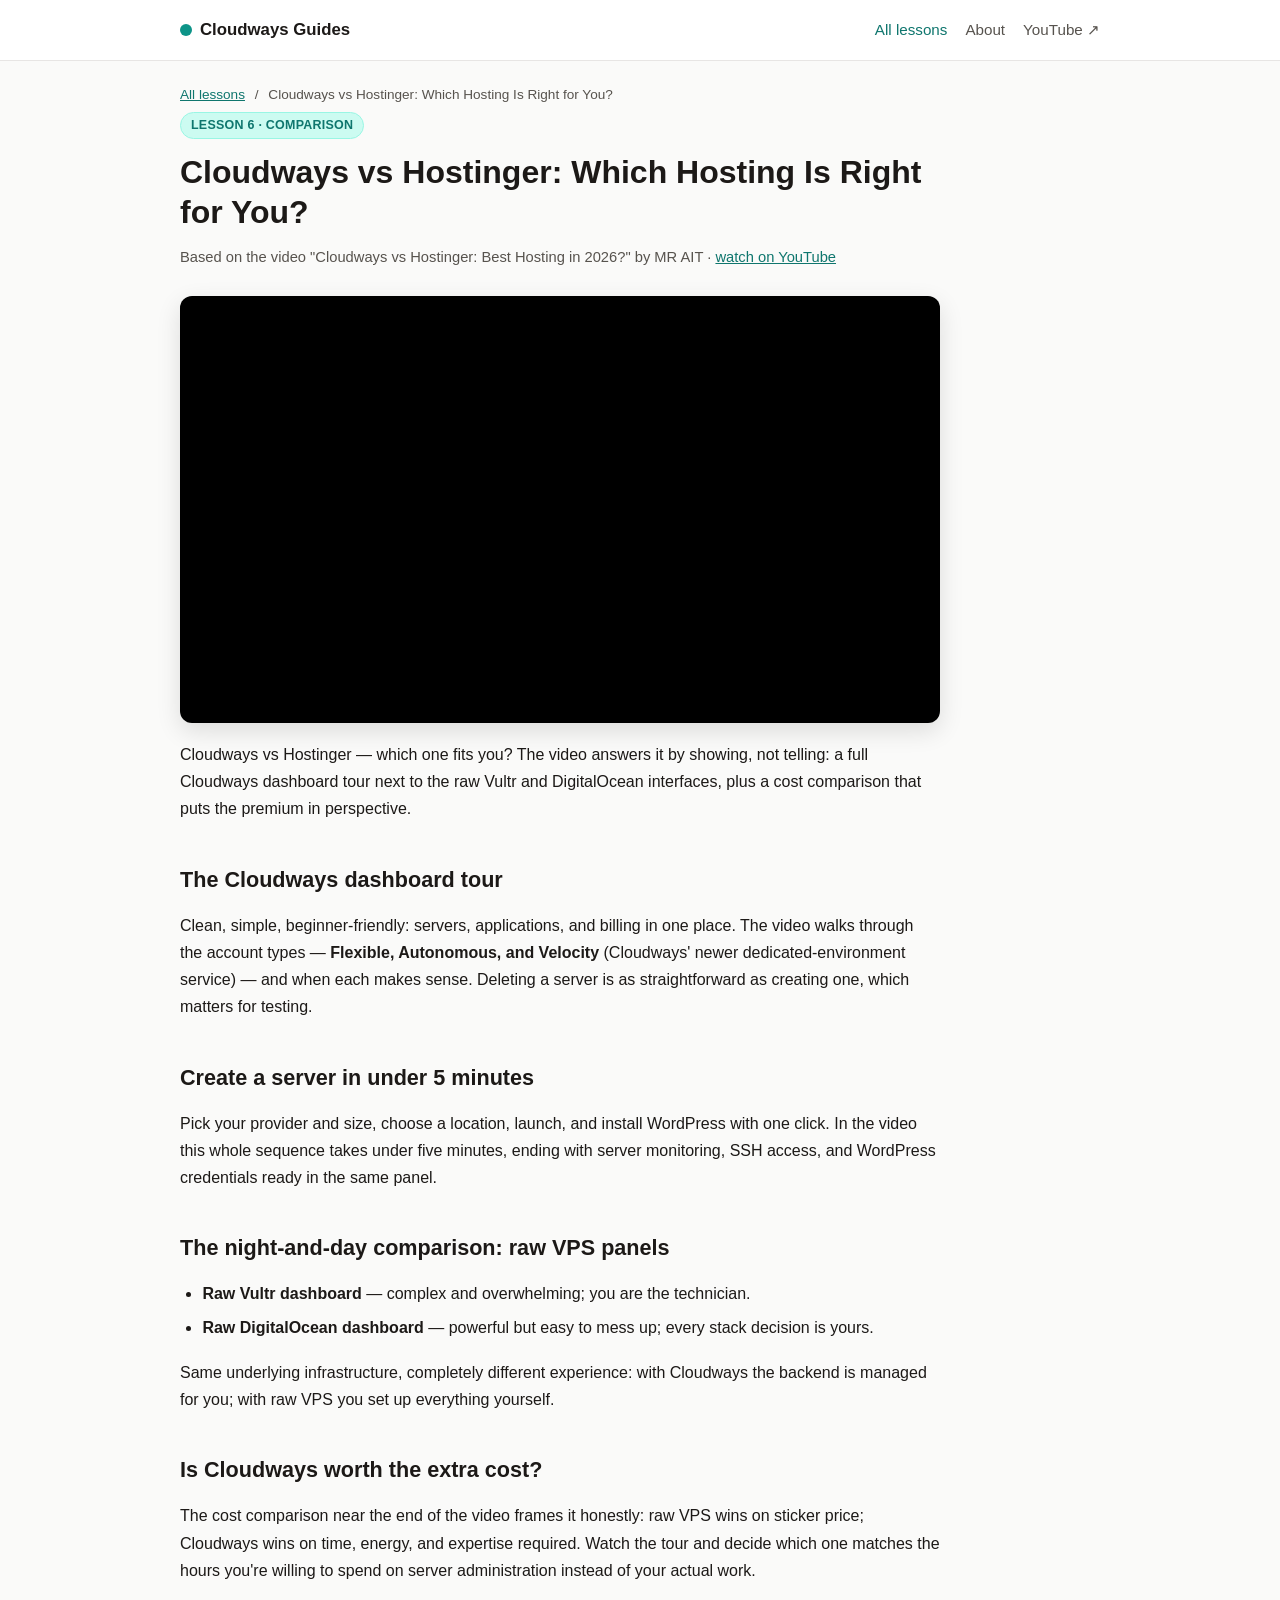
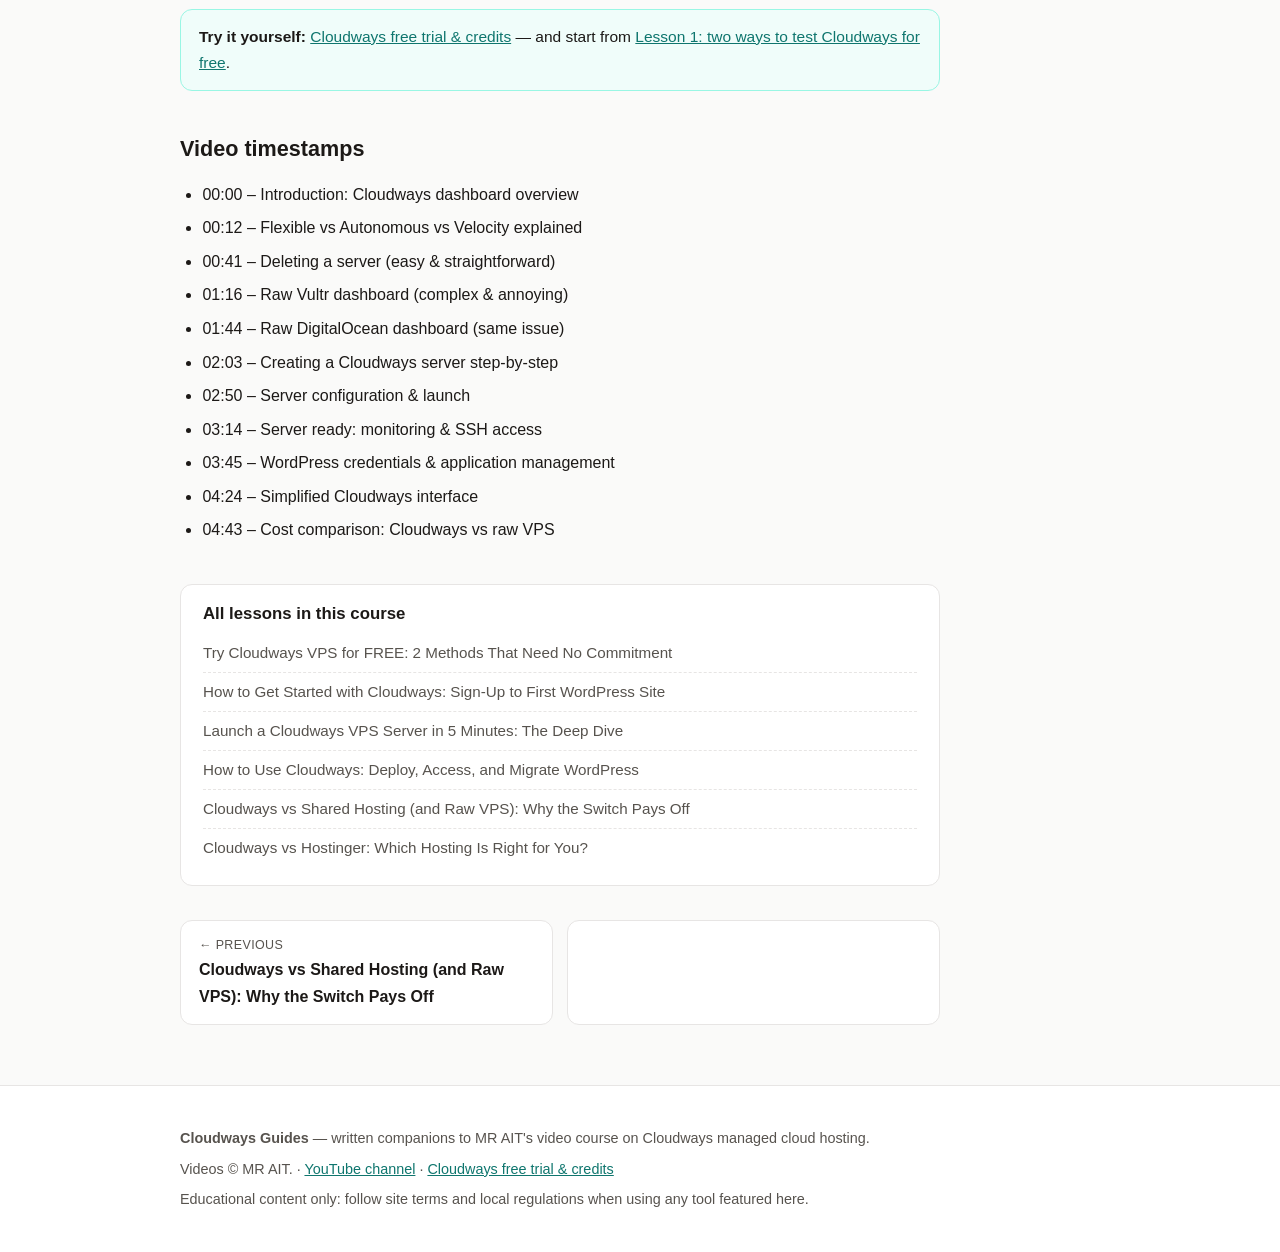
==== guides/cloudways-vs-hostinger.html @ fb6f8778 "Cloudways Guides: written companion to MR AIT's video course (6 lessons)" ====
<!DOCTYPE html>
<html lang="en">
<head>
<meta charset="utf-8">
<meta name="viewport" content="width=device-width, initial-scale=1">
<title>Cloudways vs Hostinger: Which Hosting Is Right for You? — Cloudways Guides</title>
<meta name="description" content="A dashboard-to-dashboard tour — Flexible vs Autonomous vs Velocity, one-click WordPress, and what raw Vultr/DigitalOcean feels like.">
<meta name="google-site-verification" content="36pb8IPRRwSPMd5rkoVs9BLezMyI7jY3Jf77o13JfJ8">
<meta property="og:title" content="Cloudways vs Hostinger: Which Hosting Is Right for You? — Cloudways Guides">
<meta property="og:description" content="A dashboard-to-dashboard tour — Flexible vs Autonomous vs Velocity, one-click WordPress, and what raw Vultr/DigitalOcean feels like.">
<meta property="og:type" content="article">
<meta property="og:image" content="https://i.ytimg.com/vi/5qo4tHYxHlY/hqdefault.jpg">
<meta property="og:site_name" content="Cloudways Guides">
<link rel="stylesheet" href="../css/style.css">
<script type="application/ld+json">{
  "@context": "https://schema.org",
  "@type": "VideoObject",
  "name": "Cloudways vs Hostinger: Which Hosting Is Right for You?",
  "description": "A dashboard-to-dashboard tour \u2014 Flexible vs Autonomous vs Velocity, one-click WordPress, and what raw Vultr/DigitalOcean feels like.",
  "thumbnailUrl": [
    "https://i.ytimg.com/vi/5qo4tHYxHlY/hqdefault.jpg"
  ],
  "embedUrl": "https://www.youtube-nocookie.com/embed/5qo4tHYxHlY",
  "author": {
    "@type": "Person",
    "name": "MR AIT",
    "url": "https://www.youtube.com/@mrait"
  }
}</script>
</head>
<body>
<header class="site-head">
  <div class="wrap"><a class="brand" href="../index.html"><span class="dot"></span>Cloudways Guides</a>
<nav>
  <a class="active" href="../index.html">All lessons</a>
  <a href="../about.html">About</a>
  <a href="https://www.youtube.com/@mrait" target="_blank" rel="noopener">YouTube ↗</a>
</nav></div>
</header>
<main class="wrap">
  <nav class="crumbs"><a href="../index.html">All lessons</a> <span>/</span> Cloudways vs Hostinger: Which Hosting Is Right for You?</nav>
  <article>
    <span class="pill">Lesson 6 · Comparison</span>
    <h1>Cloudways vs Hostinger: Which Hosting Is Right for You?</h1>
    <p class="byline">Based on the video "Cloudways vs Hostinger: Best Hosting in 2026?" by MR AIT · <a href="https://youtu.be/5qo4tHYxHlY" target="_blank" rel="noopener">watch on YouTube</a></p>
    <div class="video-wrap"><iframe src="https://www.youtube-nocookie.com/embed/5qo4tHYxHlY" title="Cloudways vs Hostinger: Which Hosting Is Right for You? — video" loading="lazy" allow="accelerometer; autoplay; clipboard-write; encrypted-media; gyroscope; picture-in-picture; web-share" referrerpolicy="strict-origin-when-cross-origin" allowfullscreen></iframe></div>
    
<p>Cloudways vs Hostinger — which one fits you? The video answers it by showing, not telling: a full Cloudways dashboard tour next to the raw Vultr and DigitalOcean interfaces, plus a cost comparison that puts the premium in perspective.</p>

<h2>The Cloudways dashboard tour</h2>
<p>Clean, simple, beginner-friendly: servers, applications, and billing in one place. The video walks through the account types — <strong>Flexible, Autonomous, and Velocity</strong> (Cloudways' newer dedicated-environment service) — and when each makes sense. Deleting a server is as straightforward as creating one, which matters for testing.</p>

<h2>Create a server in under 5 minutes</h2>
<p>Pick your provider and size, choose a location, launch, and install WordPress with one click. In the video this whole sequence takes under five minutes, ending with server monitoring, SSH access, and WordPress credentials ready in the same panel.</p>

<h2>The night-and-day comparison: raw VPS panels</h2>
<ul>
  <li><strong>Raw Vultr dashboard</strong> — complex and overwhelming; you are the technician.</li>
  <li><strong>Raw DigitalOcean dashboard</strong> — powerful but easy to mess up; every stack decision is yours.</li>
</ul>
<p>Same underlying infrastructure, completely different experience: with Cloudways the backend is managed for you; with raw VPS you set up everything yourself.</p>

<h2>Is Cloudways worth the extra cost?</h2>
<p>The cost comparison near the end of the video frames it honestly: raw VPS wins on sticker price; Cloudways wins on time, energy, and expertise required. Watch the tour and decide which one matches the hours you're willing to spend on server administration instead of your actual work.</p>

<div class="callout callout-tip">
  <strong>Try it yourself:</strong> <a href="https://mrait.ca/go/vpsdealz" rel="nofollow noopener" target="_blank">Cloudways free trial &amp; credits</a> — and start from <a href="try-cloudways-free.html">Lesson 1: two ways to test Cloudways for free</a>.
</div>

<h2>Video timestamps</h2>
<ul>
  <li>00:00 – Introduction: Cloudways dashboard overview</li>
  <li>00:12 – Flexible vs Autonomous vs Velocity explained</li>
  <li>00:41 – Deleting a server (easy &amp; straightforward)</li>
  <li>01:16 – Raw Vultr dashboard (complex &amp; annoying)</li>
  <li>01:44 – Raw DigitalOcean dashboard (same issue)</li>
  <li>02:03 – Creating a Cloudways server step-by-step</li>
  <li>02:50 – Server configuration &amp; launch</li>
  <li>03:14 – Server ready: monitoring &amp; SSH access</li>
  <li>03:45 – WordPress credentials &amp; application management</li>
  <li>04:24 – Simplified Cloudways interface</li>
  <li>04:43 – Cost comparison: Cloudways vs raw VPS</li>
</ul>

  </article>
  <aside class="lesson-list">
    <h2>All lessons in this course</h2>
    <a href="index.html#cloudways-vs-hostinger">Try Cloudways VPS for FREE: 2 Methods That Need No Commitment</a><a href="index.html#cloudways-vs-hostinger">How to Get Started with Cloudways: Sign-Up to First WordPress Site</a><a href="index.html#cloudways-vs-hostinger">Launch a Cloudways VPS Server in 5 Minutes: The Deep Dive</a><a href="index.html#cloudways-vs-hostinger">How to Use Cloudways: Deploy, Access, and Migrate WordPress</a><a href="index.html#cloudways-vs-hostinger">Cloudways vs Shared Hosting (and Raw VPS): Why the Switch Pays Off</a><a href="index.html#cloudways-vs-hostinger">Cloudways vs Hostinger: Which Hosting Is Right for You?</a>
  </aside>
  <div class="pager-row"><a class="pager prev" href="cloudways-vs-shared-hosting.html"><span>← Previous</span><strong>Cloudways vs Shared Hosting (and Raw VPS): Why the Switch Pays Off</strong></a><span class="pager next"></span></div>
</main>
<footer class="site-foot"><div class="wrap"><p><strong>Cloudways Guides</strong> — written companions to MR AIT's video course on Cloudways managed cloud hosting.</p>
<p>Videos © MR AIT. · <a href="https://www.youtube.com/@mrait" target="_blank" rel="noopener">YouTube channel</a> · <a href="https://mrait.ca/go/vpsdealz" rel="nofollow noopener" target="_blank">Cloudways free trial &amp; credits</a></p>
<p>Educational content only: follow site terms and local regulations when using any tool featured here.</p></div></footer>
</body>
</html>
---- css/style.css ----
:root{--bg:#fafaf9;--ink:#1c1917;--muted:#57534e;--line:#e7e5e4;--accent:#0d9488;--accent-ink:#0f766e;--card:#fff;--dark:#134e4a}
*{box-sizing:border-box}html{scroll-behavior:smooth}
body{margin:0;font:16px/1.7 -apple-system,BlinkMacSystemFont,"Segoe UI",Roboto,Helvetica,Arial,sans-serif;color:var(--ink);background:var(--bg)}
.wrap{max-width:960px;margin:0 auto;padding:0 20px}
.narrow{max-width:720px}
a{color:var(--accent-ink)}
h1{font-size:2rem;line-height:1.25;margin:.4em 0}
h2{font-size:1.35rem;margin-top:2em;line-height:1.3}
img{max-width:100%}
.site-head{position:sticky;top:0;z-index:10;background:rgba(255,255,255,.92);backdrop-filter:blur(8px);border-bottom:1px solid var(--line)}
.site-head .wrap{display:flex;align-items:center;justify-content:space-between;height:60px}
.brand{display:flex;align-items:center;gap:8px;font-weight:700;color:var(--ink);text-decoration:none;font-size:1.05rem}
.brand .dot{width:12px;height:12px;border-radius:50%;background:var(--accent);display:inline-block}
.site-head nav{display:flex;gap:18px;font-size:.95rem}
.site-head nav a{color:var(--muted);text-decoration:none}
.site-head nav a.active,.site-head nav a:hover{color:var(--accent-ink)}
@media(max-width:640px){.site-head nav{gap:12px;font-size:.85rem}.site-head nav a:nth-child(2){display:none}}
.pill{display:inline-block;font-size:.78rem;font-weight:600;letter-spacing:.02em;color:var(--accent-ink);background:#ccfbf1;border:1px solid #99f6e4;border-radius:999px;padding:2px 10px;text-transform:uppercase}
.crumbs{font-size:.85rem;color:var(--muted);margin:22px 0 4px}
.crumbs span{margin:0 6px}
.byline{color:var(--muted);font-size:.92rem;margin-top:0}
.video-wrap{position:relative;aspect-ratio:16/9;background:#000;border-radius:12px;overflow:hidden;margin:26px 0 10px;box-shadow:0 8px 24px rgba(0,0,0,.12)}
.video-wrap iframe{position:absolute;inset:0;width:100%;height:100%;border:0}
article{max-width:760px}
article p{margin:1.1em 0}
article ul,article ol{padding-left:1.4em}
article li{margin:.4em 0}
.callout{border-radius:12px;padding:14px 18px;margin:1.6em 0;font-size:.97rem}
.callout-warn{background:#fff7ed;border:1px solid #fed7aa}
.callout-tip{background:#f0fdfa;border:1px solid #99f6e4}
.lesson-list{max-width:760px;margin:40px 0 0;background:var(--card);border:1px solid var(--line);border-radius:12px;padding:18px 22px}
.lesson-list h2{margin:0 0 10px;font-size:1.05rem}
.lesson-list a{display:block;padding:6px 0;color:var(--muted);text-decoration:none;border-bottom:1px dashed var(--line);font-size:.95rem}
.lesson-list a:last-child{border-bottom:0}
.lesson-list a:hover{color:var(--accent-ink)}
.pager-row{display:grid;grid-template-columns:1fr 1fr;gap:14px;margin:34px 0 60px;max-width:760px}
.pager{display:block;background:var(--card);border:1px solid var(--line);border-radius:12px;padding:14px 18px;text-decoration:none;color:var(--ink)}
.pager span{display:block;font-size:.78rem;color:var(--muted);text-transform:uppercase;letter-spacing:.03em}
.pager.next{text-align:right}
.pager:hover{border-color:var(--accent)}
.hero{background:var(--dark);color:#fff;padding:64px 0 58px}
.hero h1{font-size:2.4rem;max-width:720px;margin:.35em 0}
.hero p{color:#ccfbf1;max-width:680px;font-size:1.08rem}
.hero .pill{background:#134e4a;border-color:#14b8a6;color:#5eead4}
.btn{display:inline-block;background:var(--accent);color:#fff;font-weight:600;text-decoration:none;padding:11px 22px;border-radius:10px;border:1px solid var(--accent)}
.btn:hover{background:#0f766e}
.btn.ghost{background:transparent;color:#fff;border-color:#2dd4bf}
.btn.ghost:hover{border-color:#fff;background:transparent}
.hero-cta{margin-top:26px}
.section-title{margin-top:44px}
.grid{display:grid;grid-template-columns:repeat(auto-fill,minmax(280px,1fr));gap:20px;margin:24px 0 10px}
.card{background:var(--card);border:1px solid var(--line);border-radius:14px;overflow:hidden;text-decoration:none;color:var(--ink);display:flex;flex-direction:column;transition:transform .12s ease,box-shadow .12s ease}
.card:hover{transform:translateY(-3px);box-shadow:0 10px 26px rgba(0,0,0,.09)}
.card img{width:100%;aspect-ratio:16/9;object-fit:cover;display:block}
.card-body{padding:16px 18px 18px;display:flex;flex-direction:column;gap:8px}
.card-body .pill{align-self:flex-start}
.card h2{margin:0;font-size:1.12rem}
.card p{margin:0;color:var(--muted);font-size:.93rem}
.card .more{color:var(--accent-ink);font-weight:600;font-size:.92rem;margin-top:auto}
.intro-block{background:var(--card);border:1px solid var(--line);border-radius:14px;padding:26px 30px;margin:40px 0 60px;max-width:860px}
.intro-block h2{margin-top:0}
.site-foot{border-top:1px solid var(--line);background:#fff;margin-top:20px;padding:34px 0;color:var(--muted);font-size:.9rem}
.site-foot p{margin:6px 0}
.site-foot a{color:var(--accent-ink)}
@media(max-width:640px){.hero{padding:44px 0}.hero h1{font-size:1.7rem}.pager-row{grid-template-columns:1fr}.pager.next{text-align:left}}
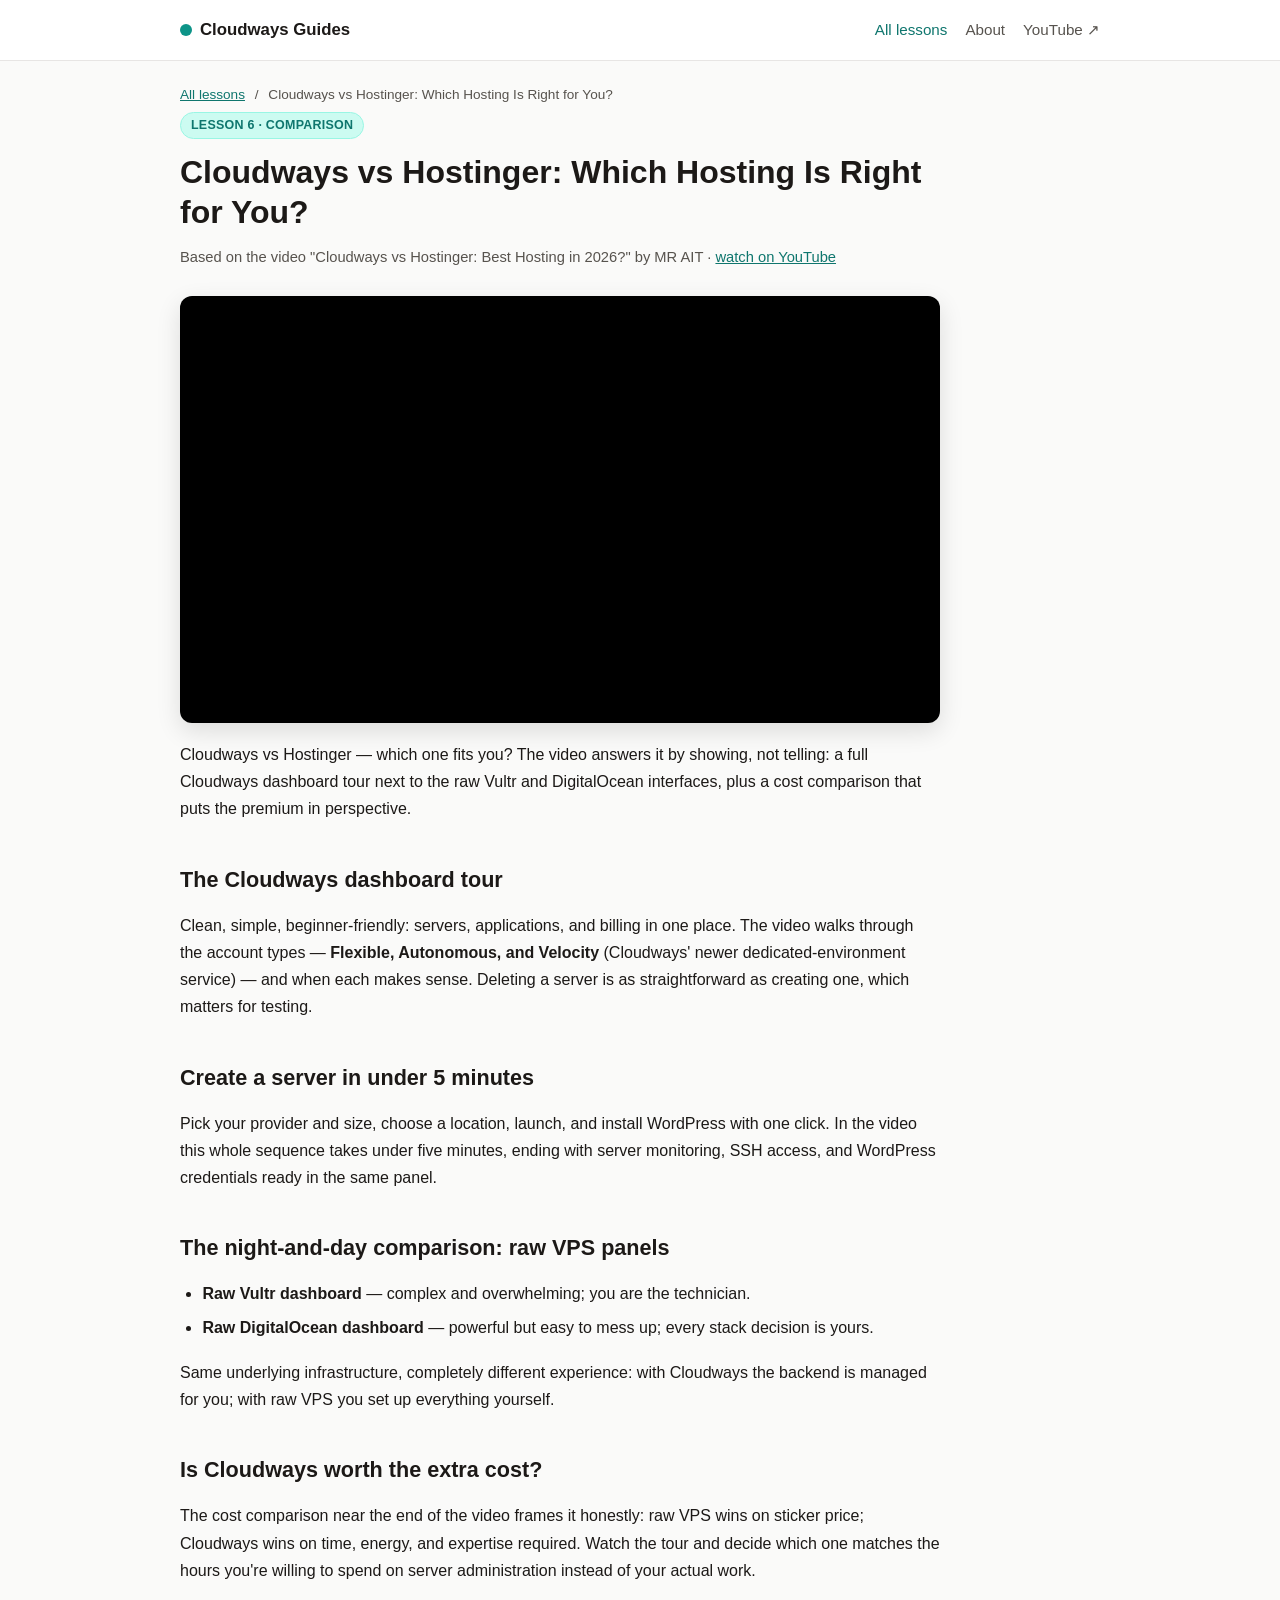
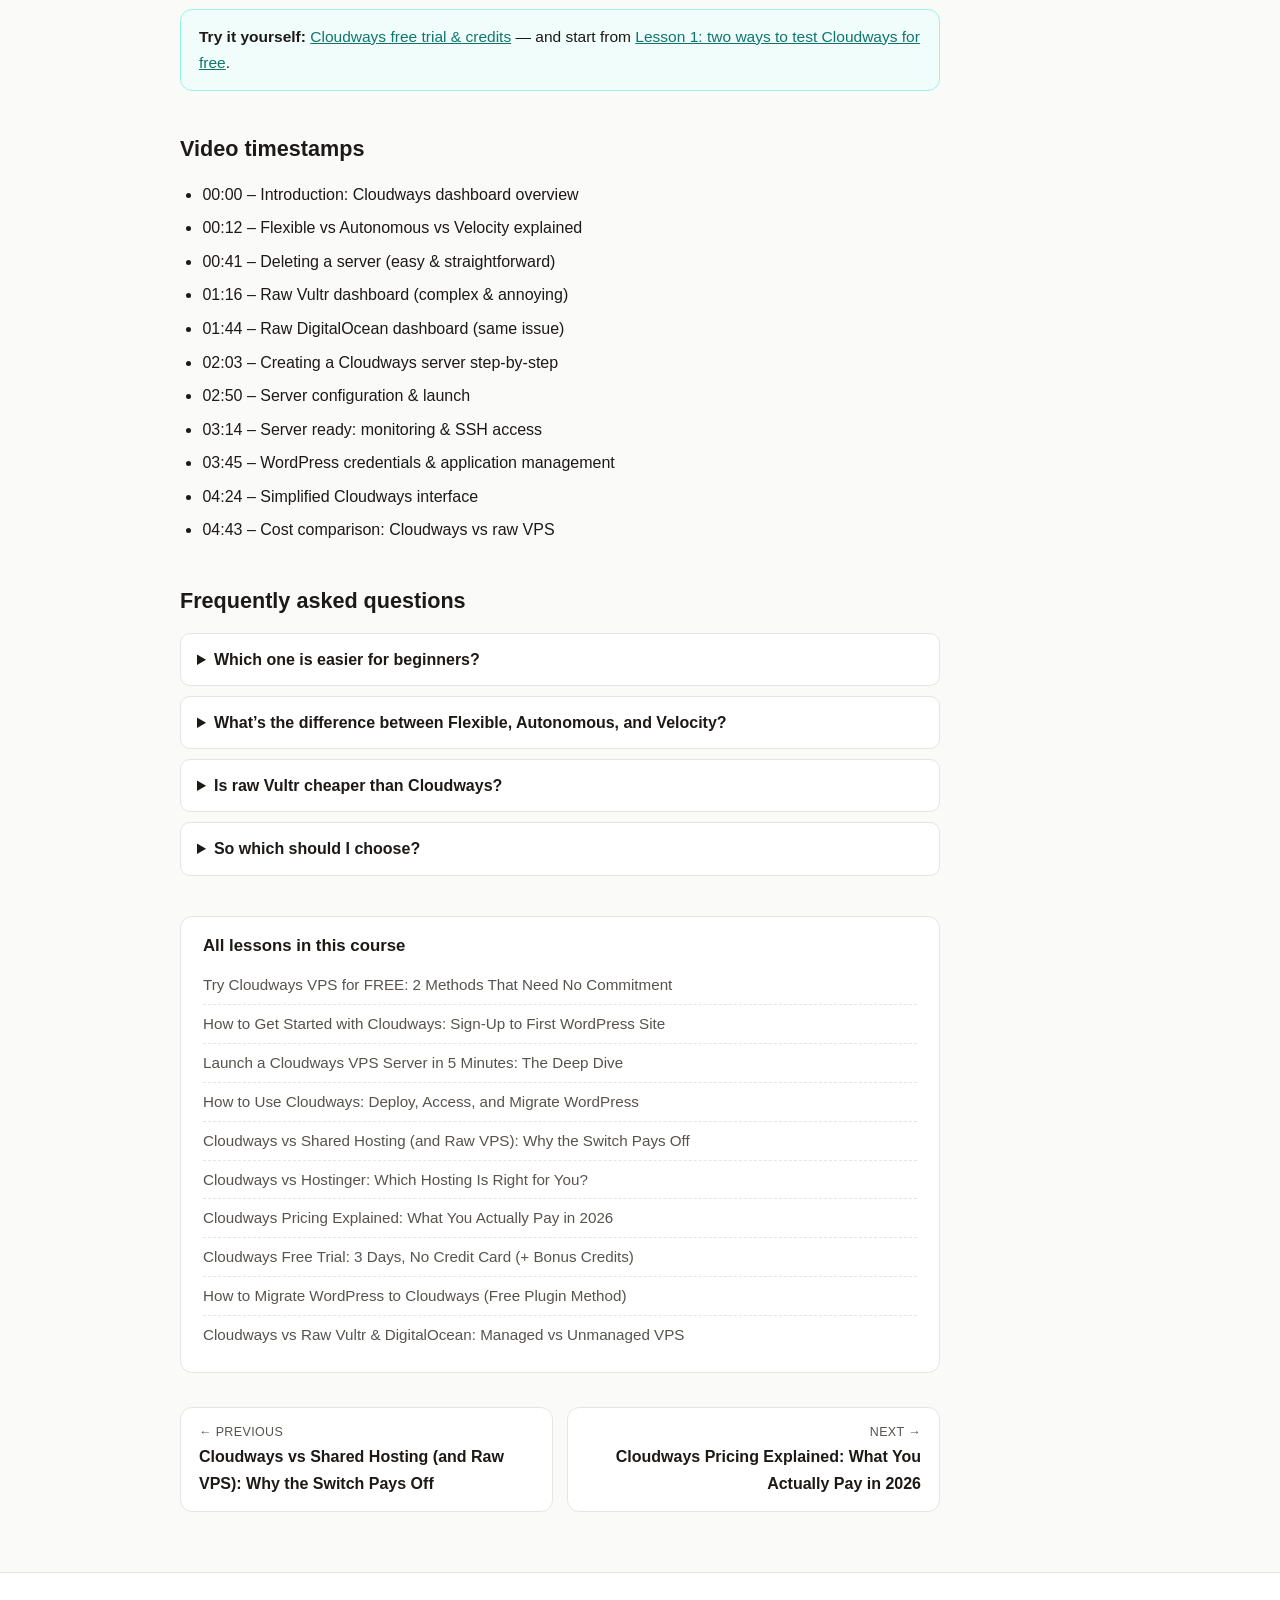
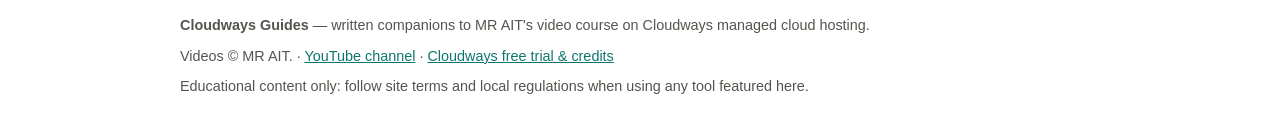
==== commit 65200485: "Expand guides: FAQ sections on all pages + 4 new reference guides (pricing, free trial, migration, r" ====
--- a/guides/cloudways-vs-hostinger.html
+++ b/guides/cloudways-vs-hostinger.html
@@ -82,12 +82,13 @@
   <li>04:43 – Cost comparison: Cloudways vs raw VPS</li>
 </ul>
 
+    <h2 id="faq">Frequently asked questions</h2><div class="faq"><details class="faq-item"><summary>Which one is easier for beginners?</summary><p>The course’s verdict is Cloudways: one dashboard for servers, apps, and billing, with the backend managed for you — versus raw Vultr/DigitalOcean panels where you are the technician.</p></details><details class="faq-item"><summary>What’s the difference between Flexible, Autonomous, and Velocity?</summary><p>They’re Cloudways account types. Flexible is the classic server-per-project model shown in this course; Autonomous abstracts servers away entirely; Velocity is the newer dedicated-environment service. The video tour shows where each fits.</p></details><details class="faq-item"><summary>Is raw Vultr cheaper than Cloudways?</summary><p>On sticker price, yes — same specs cost roughly half directly from DigitalOcean or Vultr. The trade-off is doing all setup, security, and maintenance yourself.</p></details><details class="faq-item"><summary>So which should I choose?</summary><p>If hosting is a means to an end, the managed route saves hours and headaches. If you enjoy server administration and want minimum cost, raw VPS wins. The video’s advice: watch the dashboard tour and decide honestly which one matches you.</p></details></div>
   </article>
   <aside class="lesson-list">
     <h2>All lessons in this course</h2>
-    <a href="index.html#cloudways-vs-hostinger">Try Cloudways VPS for FREE: 2 Methods That Need No Commitment</a><a href="index.html#cloudways-vs-hostinger">How to Get Started with Cloudways: Sign-Up to First WordPress Site</a><a href="index.html#cloudways-vs-hostinger">Launch a Cloudways VPS Server in 5 Minutes: The Deep Dive</a><a href="index.html#cloudways-vs-hostinger">How to Use Cloudways: Deploy, Access, and Migrate WordPress</a><a href="index.html#cloudways-vs-hostinger">Cloudways vs Shared Hosting (and Raw VPS): Why the Switch Pays Off</a><a href="index.html#cloudways-vs-hostinger">Cloudways vs Hostinger: Which Hosting Is Right for You?</a>
+    <a href="index.html#cloudways-vs-hostinger">Try Cloudways VPS for FREE: 2 Methods That Need No Commitment</a><a href="index.html#cloudways-vs-hostinger">How to Get Started with Cloudways: Sign-Up to First WordPress Site</a><a href="index.html#cloudways-vs-hostinger">Launch a Cloudways VPS Server in 5 Minutes: The Deep Dive</a><a href="index.html#cloudways-vs-hostinger">How to Use Cloudways: Deploy, Access, and Migrate WordPress</a><a href="index.html#cloudways-vs-hostinger">Cloudways vs Shared Hosting (and Raw VPS): Why the Switch Pays Off</a><a href="index.html#cloudways-vs-hostinger">Cloudways vs Hostinger: Which Hosting Is Right for You?</a><a href="index.html#cloudways-vs-hostinger">Cloudways Pricing Explained: What You Actually Pay in 2026</a><a href="index.html#cloudways-vs-hostinger">Cloudways Free Trial: 3 Days, No Credit Card (+ Bonus Credits)</a><a href="index.html#cloudways-vs-hostinger">How to Migrate WordPress to Cloudways (Free Plugin Method)</a><a href="index.html#cloudways-vs-hostinger">Cloudways vs Raw Vultr &amp; DigitalOcean: Managed vs Unmanaged VPS</a>
   </aside>
-  <div class="pager-row"><a class="pager prev" href="cloudways-vs-shared-hosting.html"><span>← Previous</span><strong>Cloudways vs Shared Hosting (and Raw VPS): Why the Switch Pays Off</strong></a><span class="pager next"></span></div>
+  <div class="pager-row"><a class="pager prev" href="cloudways-vs-shared-hosting.html"><span>← Previous</span><strong>Cloudways vs Shared Hosting (and Raw VPS): Why the Switch Pays Off</strong></a><a class="pager next" href="cloudways-pricing-explained.html"><span>Next →</span><strong>Cloudways Pricing Explained: What You Actually Pay in 2026</strong></a></div>
 </main>
 <footer class="site-foot"><div class="wrap"><p><strong>Cloudways Guides</strong> — written companions to MR AIT's video course on Cloudways managed cloud hosting.</p>
 <p>Videos © MR AIT. · <a href="https://www.youtube.com/@mrait" target="_blank" rel="noopener">YouTube channel</a> · <a href="https://mrait.ca/go/vpsdealz" rel="nofollow noopener" target="_blank">Cloudways free trial &amp; credits</a></p>
--- a/css/style.css
+++ b/css/style.css
@@ -29,6 +29,10 @@
 .callout-warn{background:#fff7ed;border:1px solid #fed7aa}
 .callout-tip{background:#f0fdfa;border:1px solid #99f6e4}
 .lesson-list{max-width:760px;margin:40px 0 0;background:var(--card);border:1px solid var(--line);border-radius:12px;padding:18px 22px}
+.faq details{background:var(--card);border:1px solid var(--line);border-radius:10px;margin:10px 0;padding:0 16px}
+.faq summary{cursor:pointer;font-weight:600;padding:12px 0}
+.faq details[open]{padding-bottom:8px}
+.faq details p{margin:0 0 12px;color:var(--muted)}
 .lesson-list h2{margin:0 0 10px;font-size:1.05rem}
 .lesson-list a{display:block;padding:6px 0;color:var(--muted);text-decoration:none;border-bottom:1px dashed var(--line);font-size:.95rem}
 .lesson-list a:last-child{border-bottom:0}
